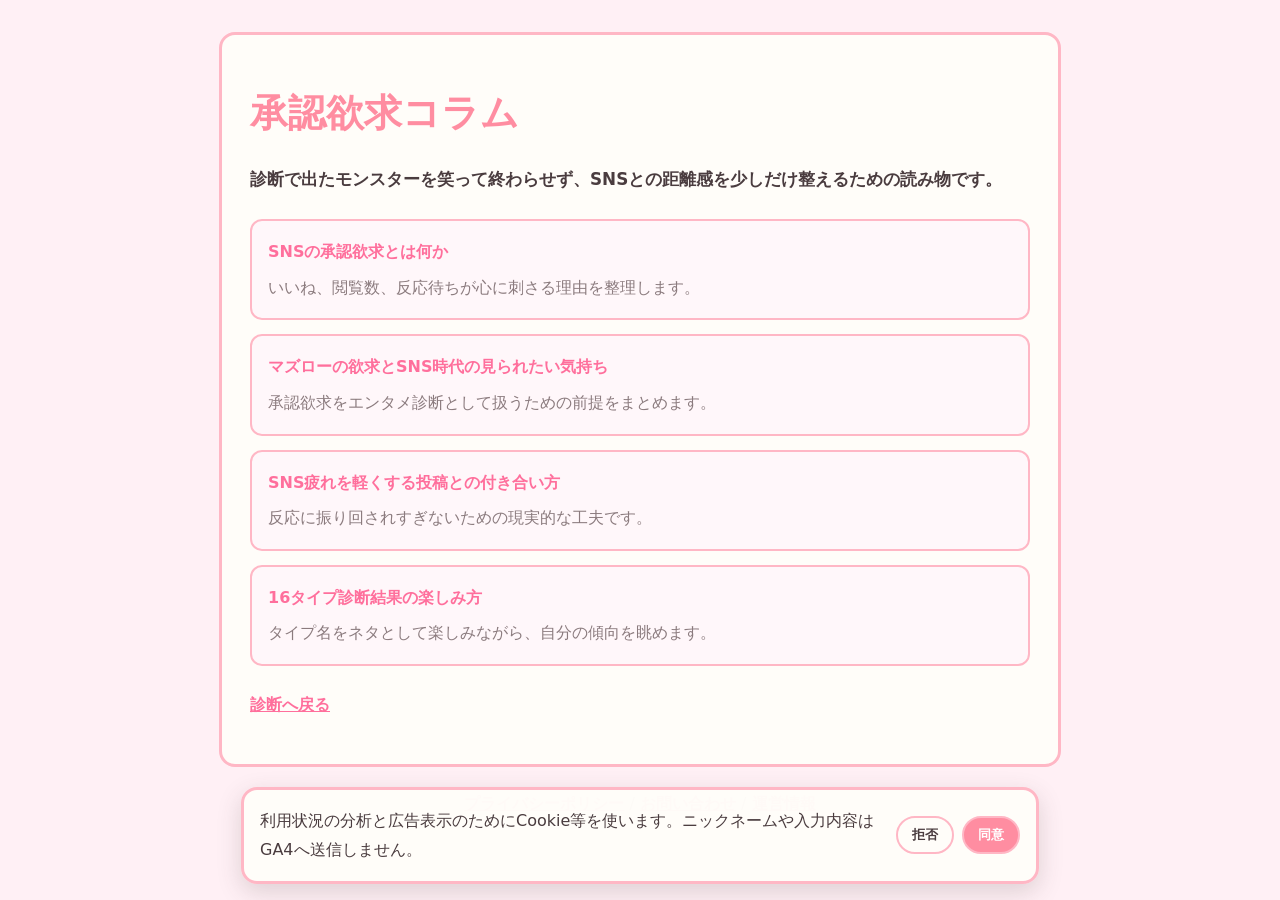
==== articles/index.html @ d5743846 "Fix iPhone saving and polish production UX" ====
<!DOCTYPE html>
<html lang="ja">
<head>
    <meta charset="UTF-8">
    <meta name="viewport" content="width=device-width, initial-scale=1.0">
    <meta name="description" content="SNS承認欲求、いいね疲れ、診断結果の読み方をやさしく整理するコラム集。">
    <link rel="canonical" href="https://sns-monster-diagnosis.pages.dev/articles/">
    <title>承認欲求コラム | SNS承認欲求モンスター診断</title>
    <link rel="stylesheet" href="../content.css">
</head>
<body>
    <main>
        <h1>承認欲求コラム</h1>
        <p class="lead">診断で出たモンスターを笑って終わらせず、SNSとの距離感を少しだけ整えるための読み物です。</p>

        <div class="article-list">
            <a class="article-link" href="sns-approval-desire.html">
                SNSの承認欲求とは何か
                <span>いいね、閲覧数、反応待ちが心に刺さる理由を整理します。</span>
            </a>
            <a class="article-link" href="maslow-social-media.html">
                マズローの欲求とSNS時代の見られたい気持ち
                <span>承認欲求をエンタメ診断として扱うための前提をまとめます。</span>
            </a>
            <a class="article-link" href="sns-fatigue.html">
                SNS疲れを軽くする投稿との付き合い方
                <span>反応に振り回されすぎないための現実的な工夫です。</span>
            </a>
            <a class="article-link" href="result-types.html">
                16タイプ診断結果の楽しみ方
                <span>タイプ名をネタとして楽しみながら、自分の傾向を眺めます。</span>
            </a>
        </div>

        <div class="article-ad js-ad-slot" aria-label="スポンサーリンク">
            <span class="ad-label">スポンサーリンク</span>
        </div>

        <p><a href="../index.html">診断へ戻る</a></p>
    </main>
    <footer>
        <a href="../privacy.html">プライバシーポリシー</a> / <a href="../contact.html">お問い合わせ</a> / <a href="../about.html">運営情報</a>
    </footer>
    <script src="../site-config.js"></script>
    <script src="../site-monetize.js"></script>
</body>
</html>
---- content.css ----
body {
    margin: 0;
    padding: 32px 18px;
    background: #FFF0F5;
    color: #4A3C3F;
    font-family: system-ui, -apple-system, BlinkMacSystemFont, "Hiragino Sans", sans-serif;
    line-height: 1.85;
}

main {
    max-width: 780px;
    margin: 0 auto;
    background: #FFFDF9;
    border: 3px solid #FFB7C5;
    border-radius: 16px;
    padding: 28px;
}

h1, h2, h3 {
    color: #FF8DA1;
    line-height: 1.35;
}

h1 {
    font-size: clamp(1.7rem, 5vw, 2.35rem);
}

a {
    color: #FF6F9C;
    font-weight: 700;
}

ul {
    padding-left: 1.4em;
}

.lead {
    font-size: 1.05rem;
    font-weight: 700;
}

.article-list {
    display: grid;
    gap: 14px;
    margin: 24px 0;
}

.article-link {
    display: block;
    padding: 16px;
    background: #FFF7FA;
    border: 2px solid #FFB7C5;
    border-radius: 12px;
    text-decoration: none;
}

.article-link span {
    display: block;
    color: #8B7B7E;
    font-weight: 500;
    margin-top: 6px;
}

.article-ad {
    display: none;
    margin: 28px 0;
    padding: 18px;
    min-height: 110px;
    background: #FFF7FA;
    border: 2px dashed #FFB7C5;
    border-radius: 12px;
    text-align: center;
}

.article-ad.active {
    display: block;
}

.ad-label {
    display: block;
    margin-bottom: 8px;
    color: #8B7B7E;
    font-size: 0.78rem;
    font-weight: 700;
}

.consent-banner {
    position: fixed;
    left: 16px;
    right: 16px;
    bottom: 16px;
    z-index: 20;
    display: none;
    max-width: 760px;
    margin: 0 auto;
    padding: 16px;
    background: rgba(255, 253, 249, 0.98);
    border: 3px solid #FFB7C5;
    border-radius: 16px;
    box-shadow: 0 8px 24px rgba(74, 60, 63, 0.18);
}

.consent-banner.active {
    display: flex;
    gap: 12px;
    align-items: center;
    justify-content: space-between;
}

.consent-actions {
    display: flex;
    gap: 8px;
    flex-shrink: 0;
}

.consent-btn {
    appearance: none;
    border: 2px solid #FFB7C5;
    border-radius: 999px;
    background: #FFFDF9;
    color: #4A3C3F;
    padding: 8px 14px;
    font-weight: 700;
    cursor: pointer;
}

.consent-btn.primary {
    background: #FF8DA1;
    color: #FFF;
}

footer {
    max-width: 780px;
    margin: 22px auto 0;
    text-align: center;
    color: #8B7B7E;
}

@media (max-width: 640px) {
    body {
        padding: 18px 12px;
    }

    main {
        padding: 20px;
    }

    .consent-banner.active {
        flex-direction: column;
        align-items: stretch;
    }

    .consent-actions {
        justify-content: flex-end;
    }
}
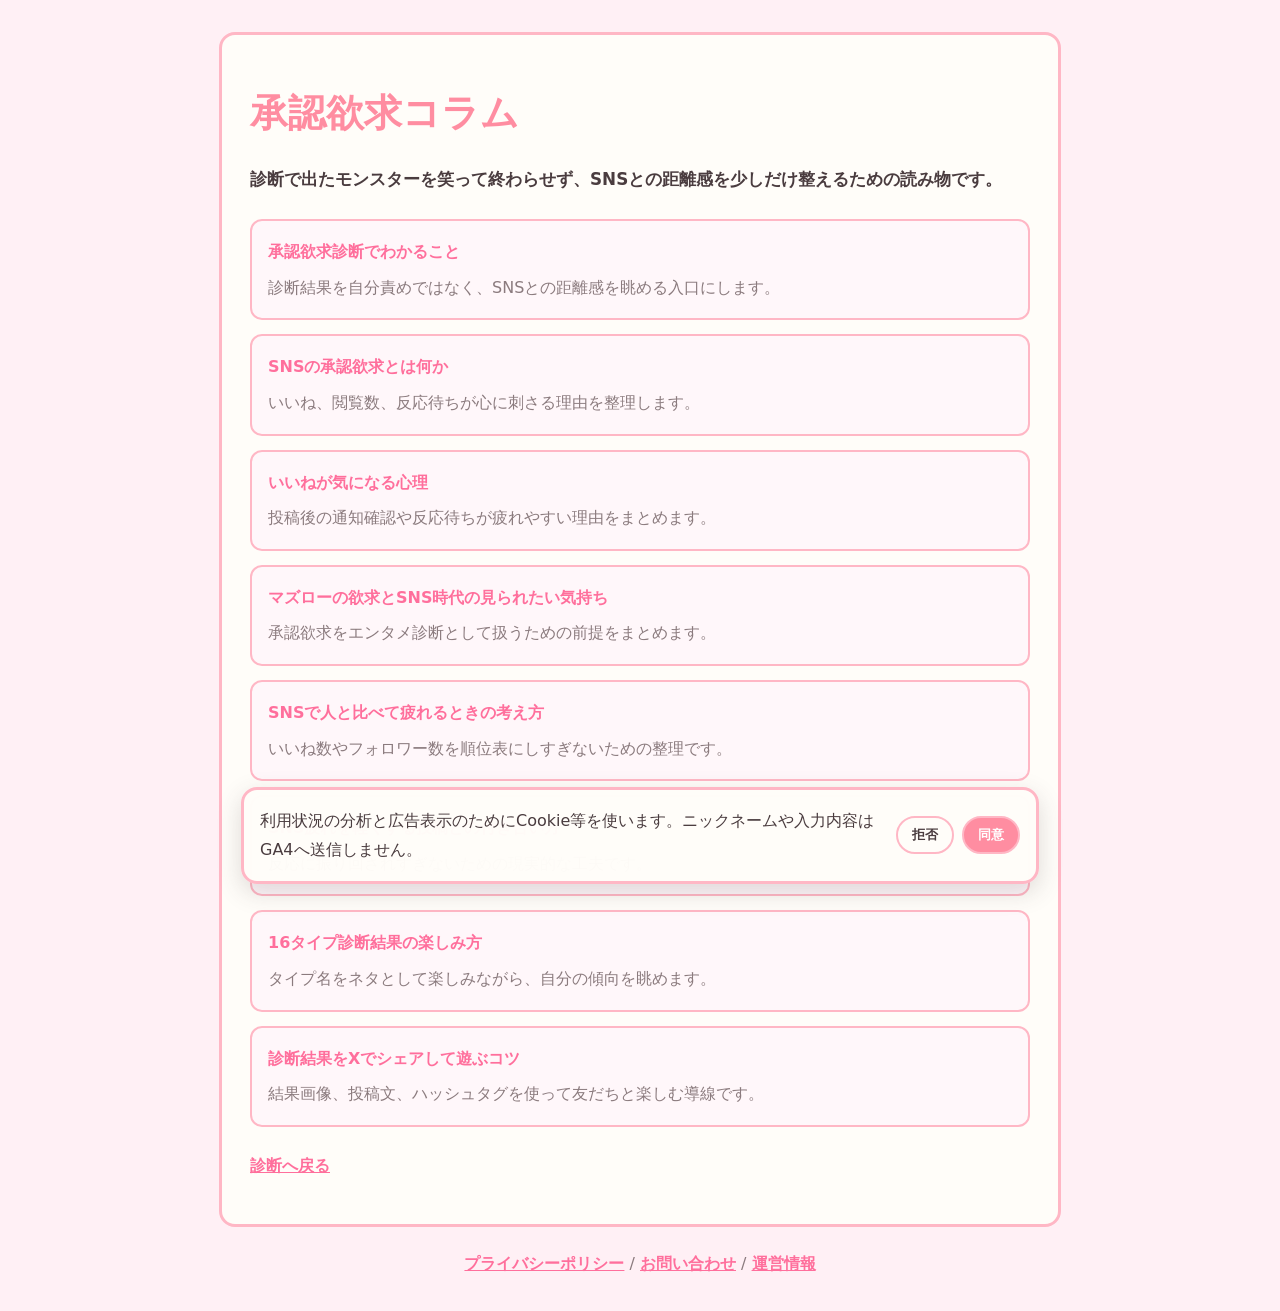
==== commit 3d87dec7: "Expand SEO articles and X share tracking" ====
--- a/articles/index.html
+++ b/articles/index.html
@@ -4,6 +4,7 @@
     <meta charset="UTF-8">
     <meta name="viewport" content="width=device-width, initial-scale=1.0">
     <meta name="description" content="SNS承認欲求、いいね疲れ、診断結果の読み方をやさしく整理するコラム集。">
+    <meta name="google-adsense-account" content="ca-pub-4108900975353940">
     <link rel="canonical" href="https://sns-monster-diagnosis.pages.dev/articles/">
     <title>承認欲求コラム | SNS承認欲求モンスター診断</title>
     <link rel="stylesheet" href="../content.css">
@@ -14,13 +15,25 @@
         <p class="lead">診断で出たモンスターを笑って終わらせず、SNSとの距離感を少しだけ整えるための読み物です。</p>
 
         <div class="article-list">
+            <a class="article-link" href="approval-desire-test.html">
+                承認欲求診断でわかること
+                <span>診断結果を自分責めではなく、SNSとの距離感を眺める入口にします。</span>
+            </a>
             <a class="article-link" href="sns-approval-desire.html">
                 SNSの承認欲求とは何か
                 <span>いいね、閲覧数、反応待ちが心に刺さる理由を整理します。</span>
             </a>
+            <a class="article-link" href="likes-psychology.html">
+                いいねが気になる心理
+                <span>投稿後の通知確認や反応待ちが疲れやすい理由をまとめます。</span>
+            </a>
             <a class="article-link" href="maslow-social-media.html">
                 マズローの欲求とSNS時代の見られたい気持ち
                 <span>承認欲求をエンタメ診断として扱うための前提をまとめます。</span>
+            </a>
+            <a class="article-link" href="sns-comparison-fatigue.html">
+                SNSで人と比べて疲れるときの考え方
+                <span>いいね数やフォロワー数を順位表にしすぎないための整理です。</span>
             </a>
             <a class="article-link" href="sns-fatigue.html">
                 SNS疲れを軽くする投稿との付き合い方
@@ -29,6 +42,10 @@
             <a class="article-link" href="result-types.html">
                 16タイプ診断結果の楽しみ方
                 <span>タイプ名をネタとして楽しみながら、自分の傾向を眺めます。</span>
+            </a>
+            <a class="article-link" href="how-to-share-results.html">
+                診断結果をXでシェアして遊ぶコツ
+                <span>結果画像、投稿文、ハッシュタグを使って友だちと楽しむ導線です。</span>
             </a>
         </div>
 
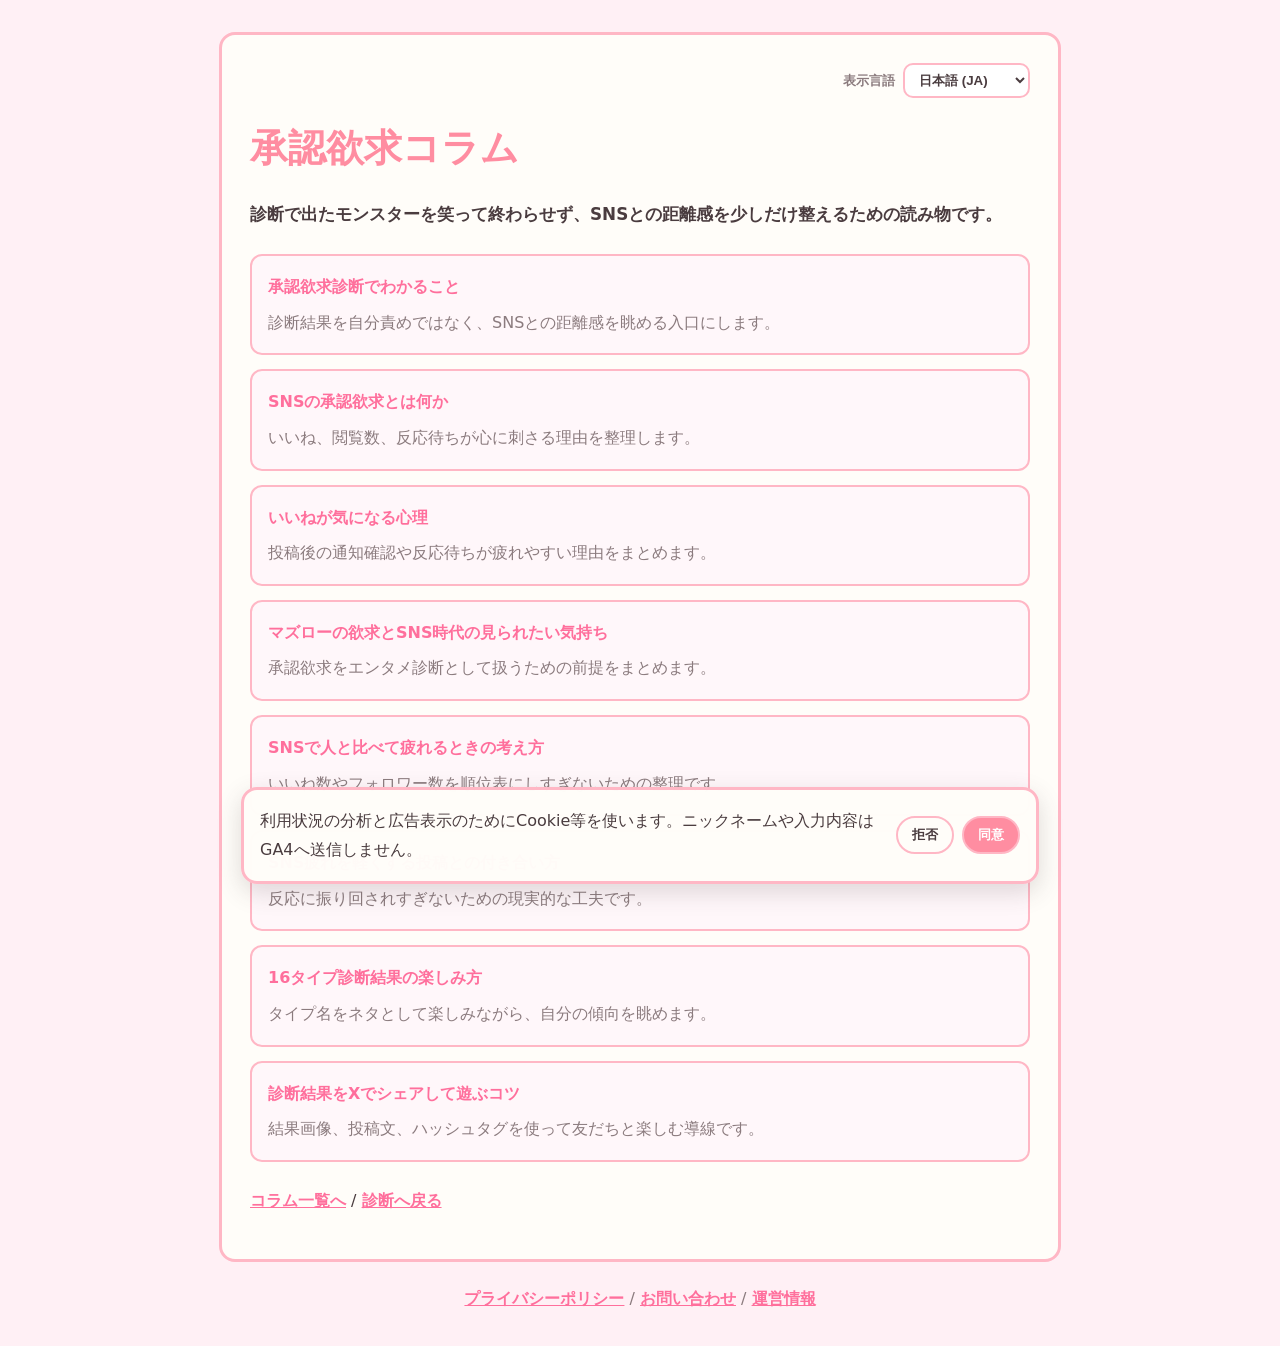
==== commit 82c9cc0c: "fix: 画像保存エラーの修正" ====
--- a/articles/index.html
+++ b/articles/index.html
@@ -58,7 +58,8 @@
     <footer>
         <a href="../privacy.html">プライバシーポリシー</a> / <a href="../contact.html">お問い合わせ</a> / <a href="../about.html">運営情報</a>
     </footer>
-    <script src="../site-config.js"></script>
-    <script src="../site-monetize.js"></script>
+    <script src="../static-i18n.js?v=20260524-i18n"></script>
+    <script src="../site-config.js?v=20260524-i18n"></script>
+    <script src="../site-monetize.js?v=20260524-i18n"></script>
 </body>
 </html>
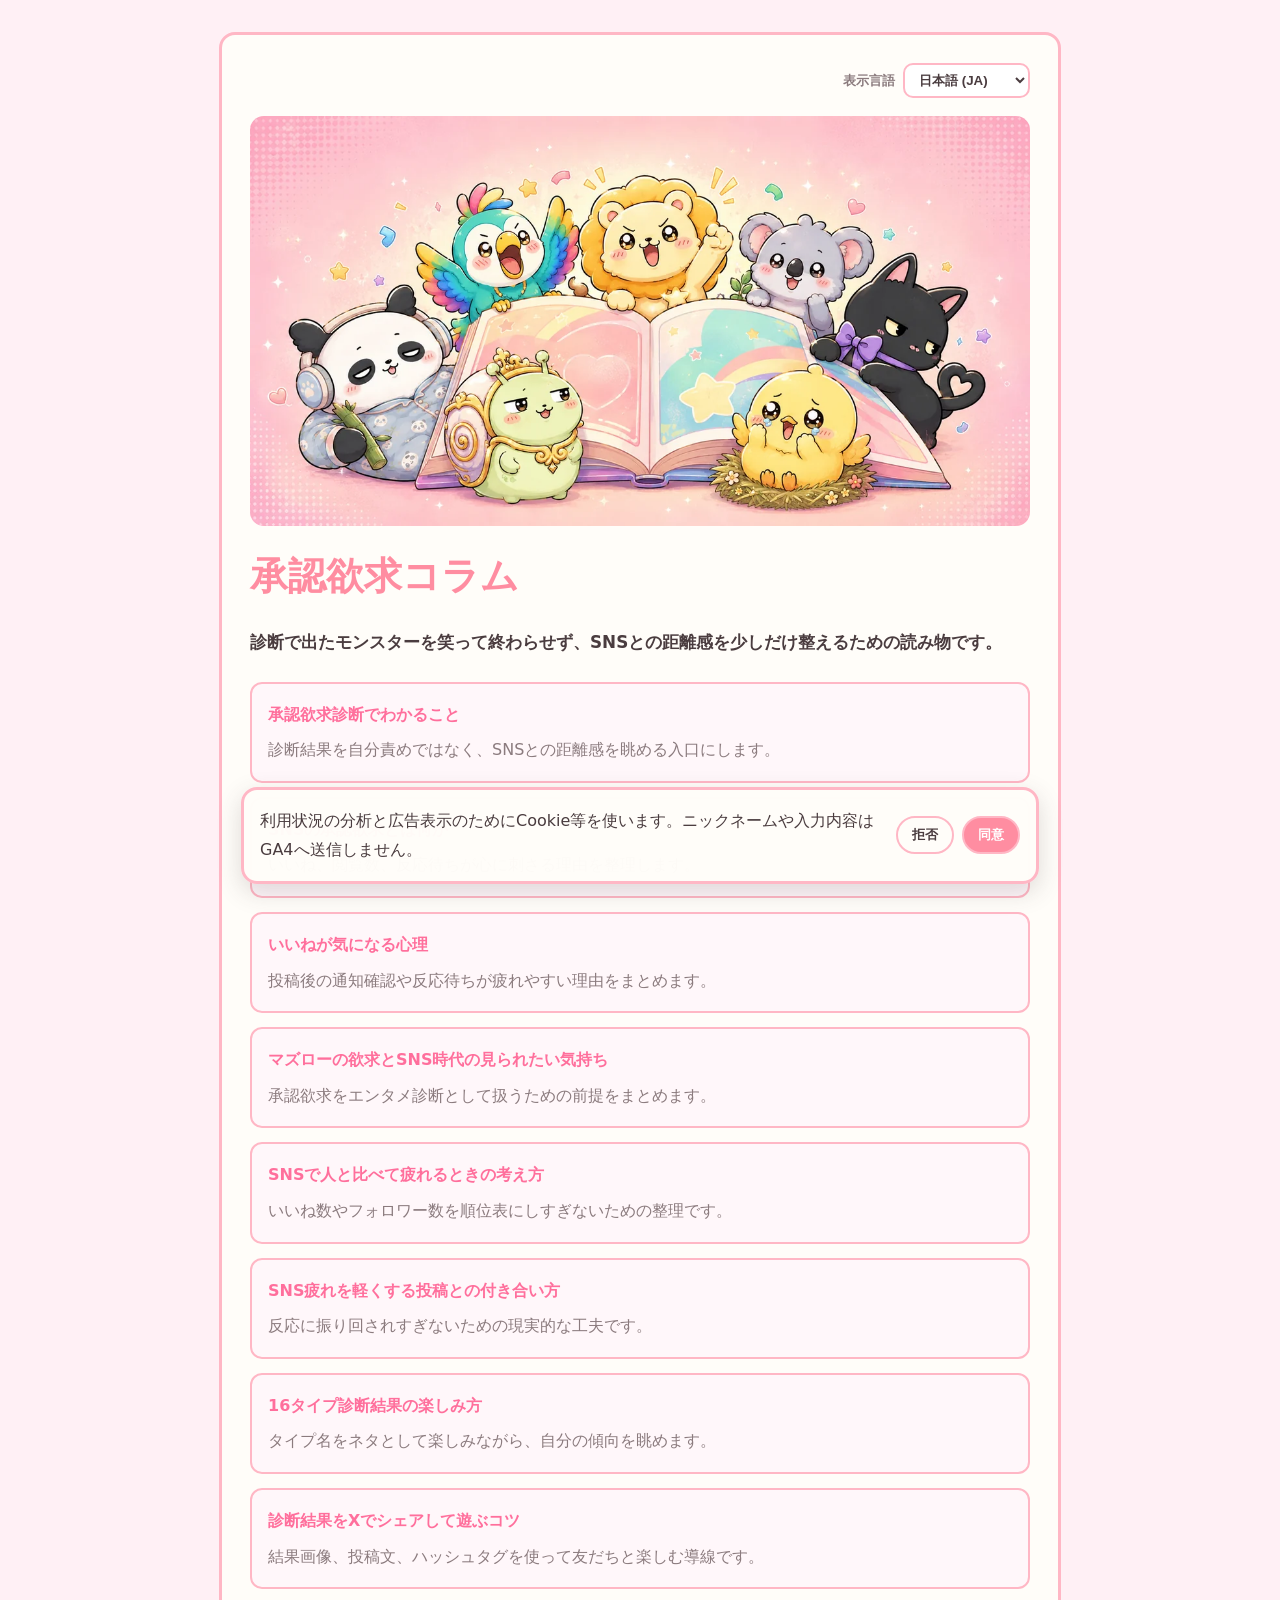
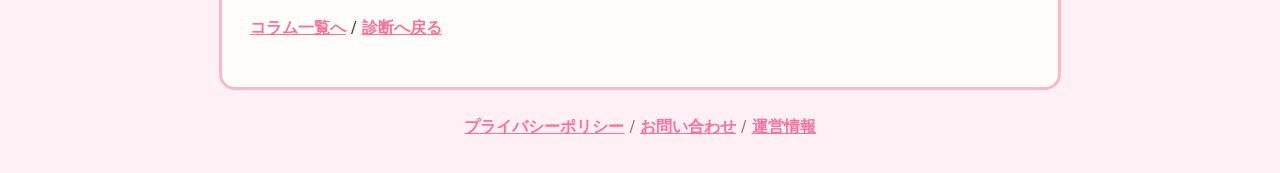
==== commit 969d4a45: "Fix: preserve article hero image when static-i18n rebuilds <main> render() in static-i18n.js overwro" ====
--- a/articles/index.html
+++ b/articles/index.html
@@ -6,11 +6,19 @@
     <meta name="description" content="SNS承認欲求、いいね疲れ、診断結果の読み方をやさしく整理するコラム集。">
     <meta name="google-adsense-account" content="ca-pub-4108900975353940">
     <link rel="canonical" href="https://sns-monster-diagnosis.pages.dev/articles/">
+    <meta property="og:type" content="website">
+    <meta property="og:title" content="承認欲求コラム | SNS承認欲求モンスター診断">
+    <meta property="og:description" content="SNS承認欲求、いいね疲れ、診断結果の読み方をやさしく整理するコラム集。">
+    <meta property="og:image" content="https://sns-monster-diagnosis.pages.dev/images/headers/column-index.webp">
+    <meta property="og:url" content="https://sns-monster-diagnosis.pages.dev/articles/">
+    <meta name="twitter:card" content="summary_large_image">
+    <meta name="twitter:image" content="https://sns-monster-diagnosis.pages.dev/images/headers/column-index.webp">
     <title>承認欲求コラム | SNS承認欲求モンスター診断</title>
     <link rel="stylesheet" href="../content.css">
 </head>
 <body>
     <main>
+        <img class="article-hero" src="../images/headers/column-index.webp" alt="承認欲求コラム" width="1200" height="630">
         <h1>承認欲求コラム</h1>
         <p class="lead">診断で出たモンスターを笑って終わらせず、SNSとの距離感を少しだけ整えるための読み物です。</p>
 
@@ -58,7 +66,7 @@
     <footer>
         <a href="../privacy.html">プライバシーポリシー</a> / <a href="../contact.html">お問い合わせ</a> / <a href="../about.html">運営情報</a>
     </footer>
-    <script src="../static-i18n.js?v=20260524-i18n"></script>
+    <script src="../static-i18n.js?v=20260530-hero"></script>
     <script src="../site-config.js?v=20260524-i18n"></script>
     <script src="../site-monetize.js?v=20260524-i18n"></script>
 </body>
--- a/content.css
+++ b/content.css
@@ -154,3 +154,13 @@
         justify-content: flex-end;
     }
 }
+
+.article-hero {
+  display: block;
+  width: 100%;
+  height: auto;
+  aspect-ratio: 1200 / 630;
+  object-fit: cover;
+  border-radius: 14px;
+  margin: 0 0 18px;
+}
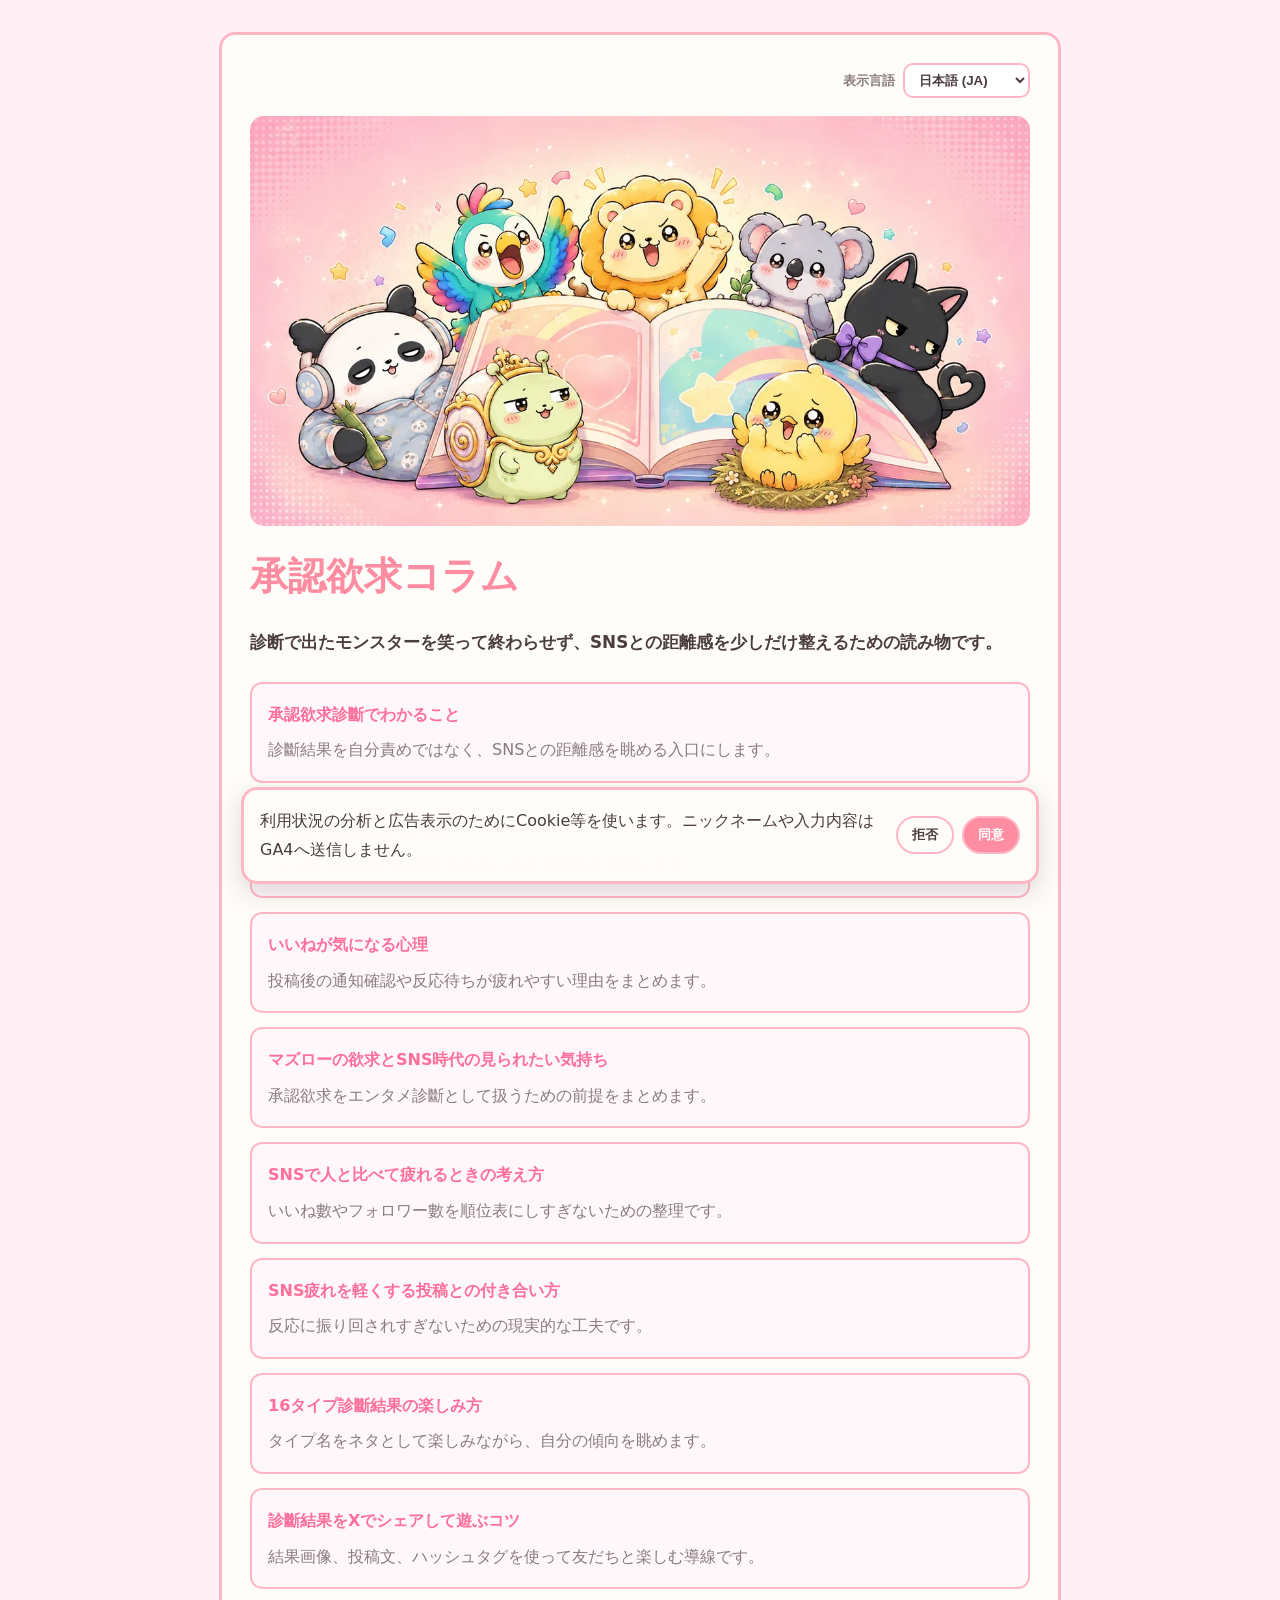
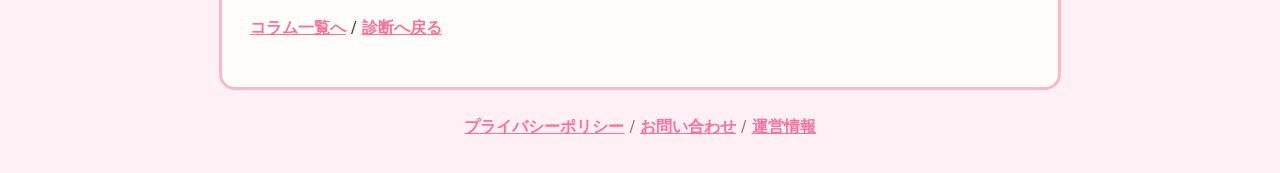
==== commit 3766d175: "feat(i18n): update detailed report copy and zh-TW localization" ====
--- a/articles/index.html
+++ b/articles/index.html
@@ -14,6 +14,16 @@
     <meta name="twitter:card" content="summary_large_image">
     <meta name="twitter:image" content="https://sns-monster-diagnosis.pages.dev/images/headers/column-index.webp">
     <title>承認欲求コラム | SNS承認欲求モンスター診断</title>
+    <script type="application/ld+json">
+    {
+      "@context": "https://schema.org",
+      "@type": "CollectionPage",
+      "name": "承認欲求コラム",
+      "description": "SNS承認欲求、いいね疲れ、診断結果の読み方をやさしく整理するコラム集。",
+      "url": "https://sns-monster-diagnosis.pages.dev/articles/",
+      "inLanguage": "ja"
+    }
+    </script>
     <link rel="stylesheet" href="../content.css">
 </head>
 <body>
@@ -66,7 +76,7 @@
     <footer>
         <a href="../privacy.html">プライバシーポリシー</a> / <a href="../contact.html">お問い合わせ</a> / <a href="../about.html">運営情報</a>
     </footer>
-    <script src="../static-i18n.js?v=20260530-hero"></script>
+    <script src="../static-i18n.js?v=20260604-zhtw"></script>
     <script src="../site-config.js?v=20260524-i18n"></script>
     <script src="../site-monetize.js?v=20260524-i18n"></script>
 </body>
